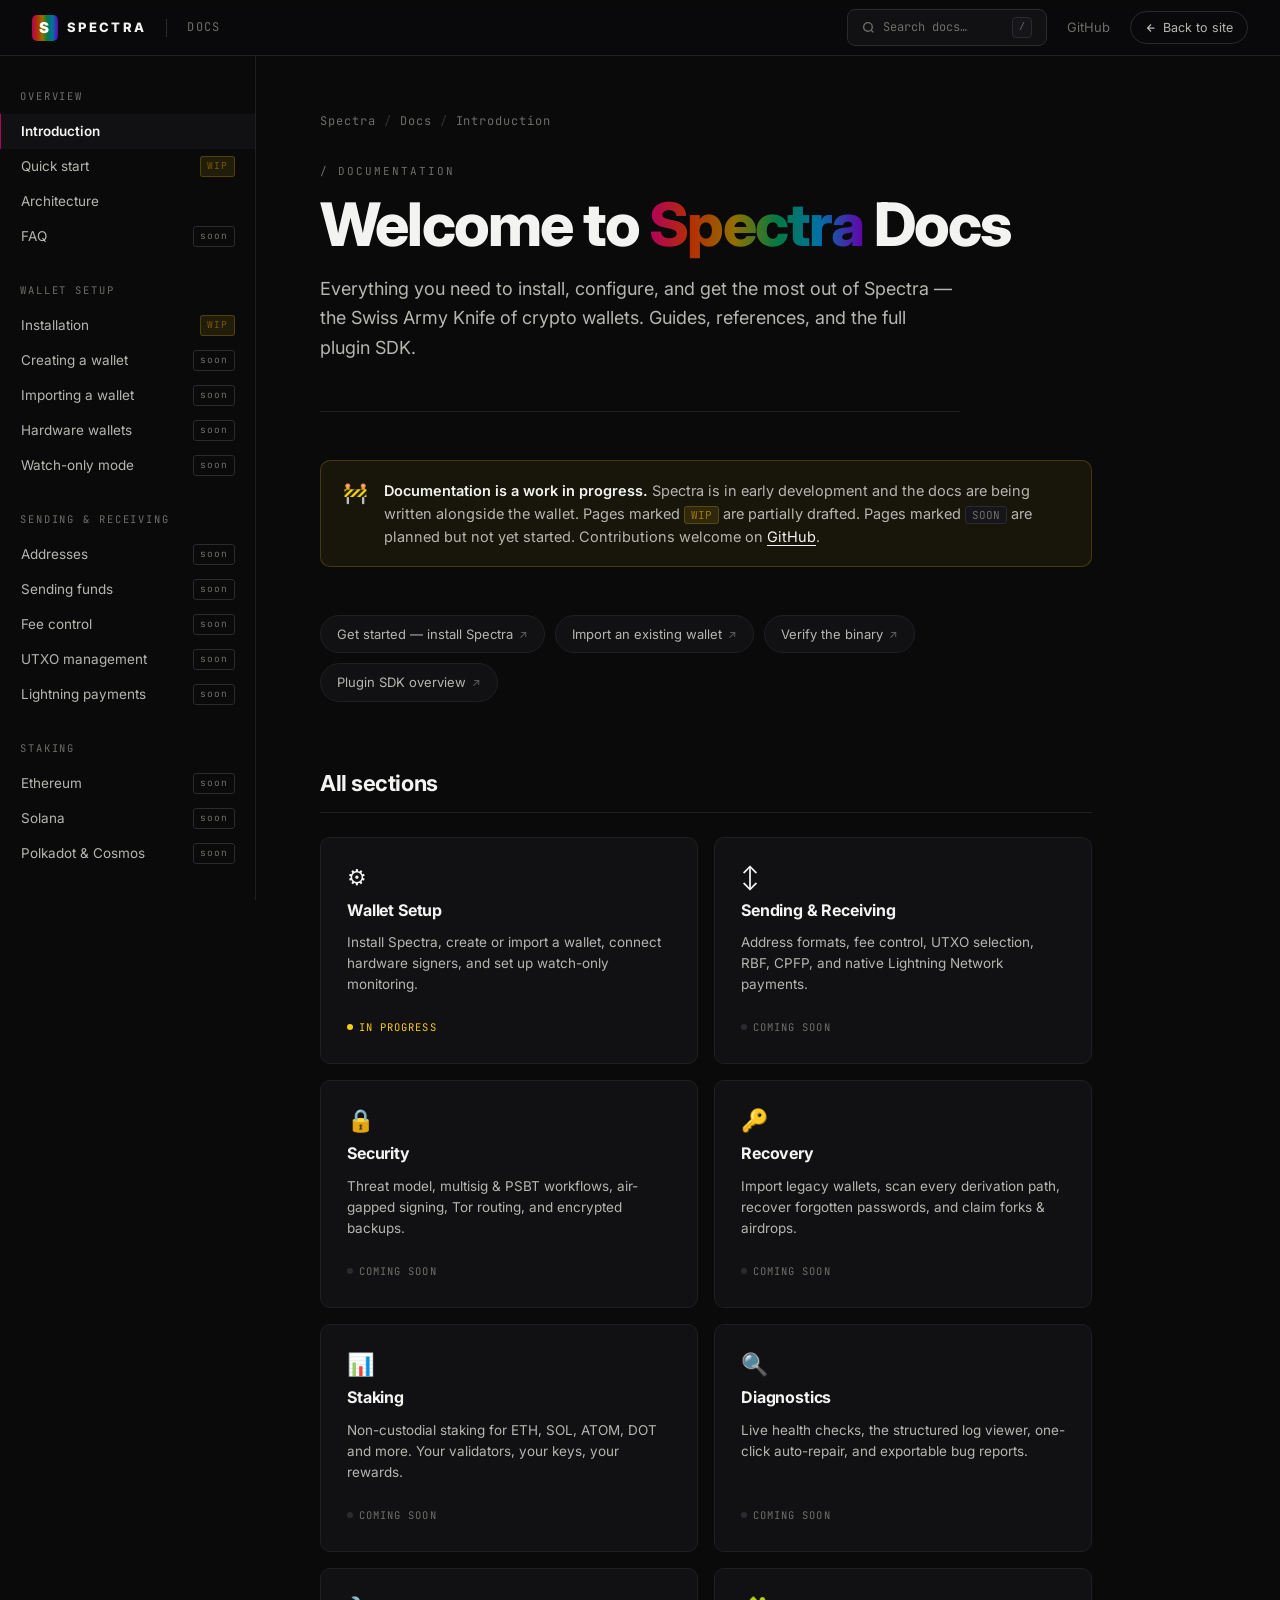
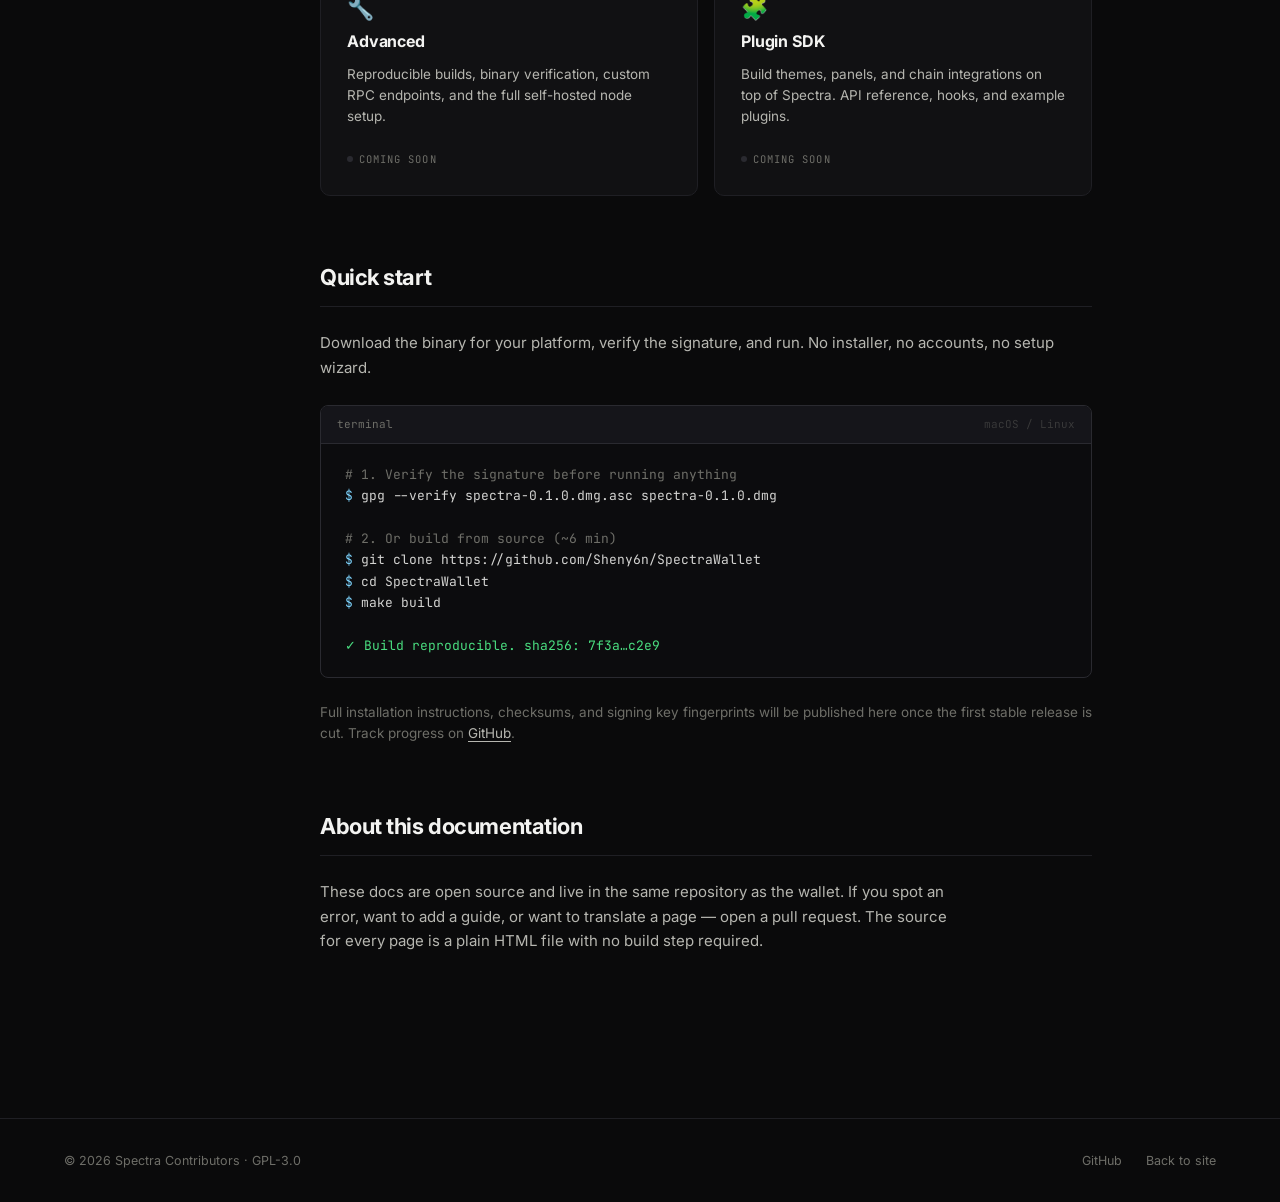
==== docs/index.html @ af6d0f7b "Beta Commit 4" ====
<!doctype html>
<html lang="en">
<head>
  <meta charset="utf-8" />
  <meta name="viewport" content="width=device-width, initial-scale=1" />
  <title>Docs — Spectra Wallet</title>
  <meta name="description" content="Spectra documentation: setup, wallet management, staking, recovery, plugin SDK, and more." />
  <link rel="preconnect" href="https://fonts.googleapis.com" />
  <link rel="preconnect" href="https://fonts.gstatic.com" crossorigin />
  <link href="https://fonts.googleapis.com/css2?family=Inter:wght@400;500;600;700;800;900&family=JetBrains+Mono:wght@400;500;700&display=swap" rel="stylesheet" />
  <style>
    /* ============================================================
       SPECTRA DOCS — design tokens (mirrors main site)
       ============================================================ */
    :root {
      --bg:       #0a0a0b;
      --bg-2:     #111113;
      --bg-3:     #16161a;
      --line:     #1f1f24;
      --line-2:   #2a2a30;
      --fg:       #f3f3f1;
      --fg-2:     #b6b6b0;
      --fg-3:     #6e6e68;
      --green:    #4ade80;
      --yellow:   #facc15;
      --serif:    'Inter', system-ui, -apple-system, sans-serif;
      --mono:     'JetBrains Mono', ui-monospace, 'SF Mono', Menlo, monospace;
      --sidebar:  256px;
      --rainbow:  linear-gradient(90deg, #b3005e, #b33000, #8f7000, #007a44, #0070a8, #6600aa);
      --rainbow-diag: linear-gradient(135deg, #b3005e 0%, #b33000 20%, #8f7000 40%, #007a44 60%, #0070a8 80%, #6600aa 100%);
      --s-pink:   #b3005e;
      --s-violet: #7733aa;
    }

    * { box-sizing: border-box; margin: 0; padding: 0; }
    html { scroll-behavior: smooth; }
    body {
      background: var(--bg);
      color: var(--fg);
      font-family: var(--serif);
      font-size: 16px;
      line-height: 1.55;
      -webkit-font-smoothing: antialiased;
      overflow-x: hidden;
    }
    a { color: inherit; text-decoration: none; }
    img, svg { display: block; max-width: 100%; }
    button { font: inherit; cursor: pointer; }

    /* gradient text helper */
    .accent {
      background: var(--rainbow);
      -webkit-background-clip: text;
      background-clip: text;
      -webkit-text-fill-color: transparent;
      color: transparent;
    }
    .mono { font-family: var(--mono); }

    /* ============================================================
       TOP NAV
       ============================================================ */
    .nav {
      position: sticky;
      top: 0;
      z-index: 100;
      display: flex;
      justify-content: space-between;
      align-items: center;
      padding: 0 32px;
      height: 56px;
      background: rgba(10,10,11,0.82);
      backdrop-filter: blur(12px) saturate(140%);
      -webkit-backdrop-filter: blur(12px) saturate(140%);
      border-bottom: 1px solid var(--line);
    }

    .nav-left {
      display: flex;
      align-items: center;
      gap: 20px;
    }

    .brand {
      display: flex;
      align-items: center;
      gap: 9px;
      font-weight: 800;
      letter-spacing: 0.18em;
      font-size: 13px;
    }
    .brand-mark {
      display: inline-flex;
      align-items: center;
      justify-content: center;
      width: 26px; height: 26px;
      background: var(--rainbow);
      color: #fff;
      font-weight: 900;
      font-size: 15px;
      border-radius: 5px;
    }
    .nav-divider {
      width: 1px;
      height: 18px;
      background: var(--line-2);
    }
    .nav-section {
      font-family: var(--mono);
      font-size: 12px;
      color: var(--fg-3);
      letter-spacing: 0.1em;
    }

    .nav-right {
      display: flex;
      align-items: center;
      gap: 20px;
      font-size: 13px;
    }
    .nav-right a {
      color: var(--fg-3);
      transition: color .2s;
    }
    .nav-right a:hover { color: var(--fg); }

    .nav-back {
      display: inline-flex;
      align-items: center;
      gap: 6px;
      padding: 6px 14px;
      border: 1px solid var(--line-2);
      border-radius: 999px;
      font-size: 12.5px;
      color: var(--fg-2) !important;
      transition: all .2s;
    }
    .nav-back:hover {
      border-color: var(--fg-3);
      color: var(--fg) !important;
    }

    /* search bar */
    .nav-search {
      display: flex;
      align-items: center;
      gap: 8px;
      padding: 7px 14px;
      background: var(--bg-2);
      border: 1px solid var(--line-2);
      border-radius: 8px;
      font-family: var(--mono);
      font-size: 12px;
      color: var(--fg-3);
      cursor: text;
      min-width: 200px;
      transition: border-color .2s;
    }
    .nav-search:hover { border-color: var(--fg-3); }
    .nav-search kbd {
      margin-left: auto;
      padding: 2px 6px;
      background: var(--bg-3);
      border: 1px solid var(--line-2);
      border-radius: 4px;
      font-size: 10px;
      color: var(--fg-3);
    }

    /* ============================================================
       LAYOUT — sidebar + content
       ============================================================ */
    .docs-layout {
      display: flex;
      min-height: calc(100vh - 56px);
    }

    /* ============================================================
       SIDEBAR
       ============================================================ */
    .sidebar {
      width: var(--sidebar);
      flex-shrink: 0;
      border-right: 1px solid var(--line);
      padding: 32px 0 80px;
      position: sticky;
      top: 56px;
      height: calc(100vh - 56px);
      overflow-y: auto;
      scrollbar-width: thin;
      scrollbar-color: var(--line-2) transparent;
    }

    .sidebar-group {
      margin-bottom: 28px;
    }
    .sidebar-group-label {
      font-family: var(--mono);
      font-size: 10.5px;
      letter-spacing: 0.18em;
      text-transform: uppercase;
      color: var(--fg-3);
      padding: 0 20px 10px;
      display: block;
    }
    .sidebar-link {
      display: flex;
      align-items: center;
      justify-content: space-between;
      padding: 7px 20px;
      font-size: 13.5px;
      color: var(--fg-2);
      transition: all .15s;
      border-left: 2px solid transparent;
      margin-left: -1px;
    }
    .sidebar-link:hover {
      color: var(--fg);
      background: var(--bg-2);
    }
    .sidebar-link.active {
      color: var(--fg);
      border-left-color: var(--s-pink);
      background: var(--bg-2);
      font-weight: 600;
    }
    .sidebar-link .soon {
      font-family: var(--mono);
      font-size: 9.5px;
      letter-spacing: 0.1em;
      padding: 2px 6px;
      border: 1px solid var(--line-2);
      border-radius: 3px;
      color: var(--fg-3);
      flex-shrink: 0;
    }
    .sidebar-link .wip {
      font-family: var(--mono);
      font-size: 9.5px;
      letter-spacing: 0.1em;
      padding: 2px 6px;
      border-radius: 3px;
      color: #7a5900;
      background: rgba(250,204,21,.1);
      border: 1px solid rgba(250,204,21,.2);
      flex-shrink: 0;
    }

    /* ============================================================
       MAIN CONTENT
       ============================================================ */
    .docs-main {
      flex: 1;
      min-width: 0;
      padding: 56px clamp(32px, 5vw, 80px) 100px;
      max-width: 900px;
    }

    /* breadcrumb */
    .breadcrumb {
      font-family: var(--mono);
      font-size: 12px;
      color: var(--fg-3);
      letter-spacing: 0.08em;
      margin-bottom: 32px;
      display: flex;
      align-items: center;
      gap: 8px;
    }
    .breadcrumb a { color: var(--fg-3); transition: color .2s; }
    .breadcrumb a:hover { color: var(--fg); }
    .breadcrumb span { opacity: .4; }

    /* page header */
    .page-label {
      font-family: var(--mono);
      font-size: 11px;
      letter-spacing: 0.18em;
      color: var(--fg-3);
      margin-bottom: 14px;
    }
    .page-title {
      font-size: clamp(36px, 5vw, 60px);
      font-weight: 800;
      letter-spacing: -0.03em;
      line-height: 1;
      margin-bottom: 20px;
    }
    .page-lead {
      font-size: 18px;
      color: var(--fg-2);
      max-width: 640px;
      line-height: 1.65;
      margin-bottom: 48px;
      padding-bottom: 48px;
      border-bottom: 1px solid var(--line);
    }

    /* wip banner */
    .wip-banner {
      display: flex;
      align-items: flex-start;
      gap: 16px;
      background: rgba(250,204,21,.06);
      border: 1px solid rgba(250,204,21,.2);
      border-radius: 10px;
      padding: 18px 22px;
      margin-bottom: 48px;
    }
    .wip-icon {
      font-size: 20px;
      flex-shrink: 0;
      line-height: 1.4;
    }
    .wip-banner p {
      font-size: 14.5px;
      color: var(--fg-2);
      line-height: 1.6;
    }
    .wip-banner strong { color: var(--fg); font-weight: 600; }

    /* section heading inside content */
    .content-section {
      margin-bottom: 64px;
    }
    .content-section h2 {
      font-size: 22px;
      font-weight: 700;
      letter-spacing: -0.02em;
      margin-bottom: 24px;
      padding-bottom: 12px;
      border-bottom: 1px solid var(--line);
    }

    /* doc category cards */
    .doc-grid {
      display: grid;
      grid-template-columns: repeat(2, 1fr);
      gap: 16px;
    }
    .doc-card {
      background: var(--bg-2);
      border: 1px solid var(--line);
      border-radius: 10px;
      padding: 28px 26px;
      display: flex;
      flex-direction: column;
      gap: 10px;
      transition: all .2s ease;
      cursor: default;
      position: relative;
      overflow: hidden;
    }
    .doc-card:hover {
      border-color: var(--line-2);
      background: var(--bg-3);
      transform: translateY(-2px);
      box-shadow: 0 8px 32px rgba(0,0,0,.4);
    }
    .doc-card-icon {
      font-size: 22px;
      line-height: 1;
    }
    .doc-card h3 {
      font-size: 16px;
      font-weight: 700;
      letter-spacing: -0.01em;
    }
    .doc-card p {
      font-size: 13.5px;
      color: var(--fg-2);
      line-height: 1.55;
    }
    .doc-card .doc-status {
      margin-top: auto;
      padding-top: 14px;
      font-family: var(--mono);
      font-size: 10.5px;
      letter-spacing: 0.1em;
      color: var(--fg-3);
      display: flex;
      align-items: center;
      gap: 6px;
    }
    .doc-card .doc-status::before {
      content: "";
      width: 6px;
      height: 6px;
      border-radius: 50%;
      background: var(--line-2);
      flex-shrink: 0;
    }
    .doc-card.ready .doc-status { color: var(--green); }
    .doc-card.ready .doc-status::before { background: var(--green); box-shadow: 0 0 6px rgba(74,222,128,.5); }
    .doc-card.wip .doc-status { color: var(--yellow); }
    .doc-card.wip .doc-status::before { background: var(--yellow); }

    /* quick-links strip */
    .quick-links {
      display: flex;
      flex-wrap: wrap;
      gap: 10px;
      margin-bottom: 64px;
    }
    .quick-link {
      display: inline-flex;
      align-items: center;
      gap: 6px;
      padding: 8px 16px;
      background: var(--bg-2);
      border: 1px solid var(--line);
      border-radius: 999px;
      font-size: 13px;
      color: var(--fg-2);
      transition: all .2s;
    }
    .quick-link:hover {
      color: var(--fg);
      border-color: var(--line-2);
      background: var(--bg-3);
    }
    .quick-link .arrow { font-size: 11px; opacity: .5; }

    /* code block placeholder */
    .code-block {
      background: #0c0c0e;
      border: 1px solid var(--line-2);
      border-radius: 8px;
      overflow: hidden;
      margin: 24px 0;
    }
    .code-block-bar {
      display: flex;
      align-items: center;
      justify-content: space-between;
      padding: 10px 16px;
      background: #15151a;
      border-bottom: 1px solid var(--line-2);
      font-family: var(--mono);
      font-size: 11px;
      color: var(--fg-3);
    }
    .code-block pre {
      padding: 20px 24px;
      font-family: var(--mono);
      font-size: 13px;
      color: #d4d4d2;
      line-height: 1.65;
      overflow-x: auto;
    }
    .t-dim    { color: var(--fg-3); }
    .t-ok     { color: var(--green); }
    .t-accent { color: #7dd3fc; }
    .t-str    { color: #a8d8a8; }

    /* ============================================================
       FOOTER
       ============================================================ */
    .docs-footer {
      border-top: 1px solid var(--line);
      padding: 32px clamp(32px, 5vw, 80px);
      display: flex;
      justify-content: space-between;
      align-items: center;
      flex-wrap: wrap;
      gap: 16px;
      font-size: 12.5px;
      color: var(--fg-3);
    }
    .docs-footer a { color: var(--fg-3); transition: color .2s; }
    .docs-footer a:hover { color: var(--fg); }

    /* ============================================================
       RESPONSIVE
       ============================================================ */
    @media (max-width: 860px) {
      .sidebar { display: none; }
      .doc-grid { grid-template-columns: 1fr; }
      .nav-search { display: none; }
    }
    @media (max-width: 480px) {
      .docs-main { padding: 40px 20px 80px; }
    }
  </style>
</head>
<body>

  <!-- ===== TOP NAV ===== -->
  <header class="nav">
    <div class="nav-left">
      <a class="brand" href="../index.html" aria-label="Spectra home">
        <span class="brand-mark">S</span>
        <span>SPECTRA</span>
      </a>
      <div class="nav-divider"></div>
      <span class="nav-section">DOCS</span>
    </div>
    <div class="nav-right">
      <div class="nav-search" role="search" aria-label="Search documentation">
        <svg width="13" height="13" viewBox="0 0 24 24" fill="none" stroke="currentColor" stroke-width="2.5"><circle cx="11" cy="11" r="8"/><path d="m21 21-4.35-4.35"/></svg>
        <span>Search docs…</span>
        <kbd>/</kbd>
      </div>
      <a href="https://github.com/Sheny6n/SpectraWallet" target="_blank" rel="noopener noreferrer">GitHub</a>
      <a class="nav-back" href="../index.html">
        <svg width="12" height="12" viewBox="0 0 24 24" fill="none" stroke="currentColor" stroke-width="2.5"><path d="M19 12H5M12 5l-7 7 7 7"/></svg>
        Back to site
      </a>
    </div>
  </header>

  <div class="docs-layout">

    <!-- ===== SIDEBAR ===== -->
    <aside class="sidebar" aria-label="Documentation navigation">

      <div class="sidebar-group">
        <span class="sidebar-group-label">Overview</span>
        <a class="sidebar-link active" href="#">Introduction</a>
        <a class="sidebar-link" href="#">Quick start <span class="wip">WIP</span></a>
        <a class="sidebar-link" href="#">Architecture</a>
        <a class="sidebar-link" href="#">FAQ <span class="soon">soon</span></a>
      </div>

      <div class="sidebar-group">
        <span class="sidebar-group-label">Wallet Setup</span>
        <a class="sidebar-link" href="#">Installation <span class="wip">WIP</span></a>
        <a class="sidebar-link" href="#">Creating a wallet <span class="soon">soon</span></a>
        <a class="sidebar-link" href="#">Importing a wallet <span class="soon">soon</span></a>
        <a class="sidebar-link" href="#">Hardware wallets <span class="soon">soon</span></a>
        <a class="sidebar-link" href="#">Watch-only mode <span class="soon">soon</span></a>
      </div>

      <div class="sidebar-group">
        <span class="sidebar-group-label">Sending &amp; Receiving</span>
        <a class="sidebar-link" href="#">Addresses <span class="soon">soon</span></a>
        <a class="sidebar-link" href="#">Sending funds <span class="soon">soon</span></a>
        <a class="sidebar-link" href="#">Fee control <span class="soon">soon</span></a>
        <a class="sidebar-link" href="#">UTXO management <span class="soon">soon</span></a>
        <a class="sidebar-link" href="#">Lightning payments <span class="soon">soon</span></a>
      </div>

      <div class="sidebar-group">
        <span class="sidebar-group-label">Staking</span>
        <a class="sidebar-link" href="#">Ethereum <span class="soon">soon</span></a>
        <a class="sidebar-link" href="#">Solana <span class="soon">soon</span></a>
        <a class="sidebar-link" href="#">Polkadot &amp; Cosmos <span class="soon">soon</span></a>
      </div>

      <div class="sidebar-group">
        <span class="sidebar-group-label">Security</span>
        <a class="sidebar-link" href="#">Threat model <span class="soon">soon</span></a>
        <a class="sidebar-link" href="#">Multisig &amp; PSBT <span class="soon">soon</span></a>
        <a class="sidebar-link" href="#">Air-gapped signing <span class="soon">soon</span></a>
        <a class="sidebar-link" href="#">Encrypted backups <span class="soon">soon</span></a>
        <a class="sidebar-link" href="#">Tor &amp; custom RPC <span class="soon">soon</span></a>
      </div>

      <div class="sidebar-group">
        <span class="sidebar-group-label">Recovery</span>
        <a class="sidebar-link" href="#">Legacy wallet imports <span class="soon">soon</span></a>
        <a class="sidebar-link" href="#">Seed path grinding <span class="soon">soon</span></a>
        <a class="sidebar-link" href="#">Password recovery <span class="soon">soon</span></a>
        <a class="sidebar-link" href="#">Fork &amp; airdrop claims <span class="soon">soon</span></a>
      </div>

      <div class="sidebar-group">
        <span class="sidebar-group-label">Advanced</span>
        <a class="sidebar-link" href="#">Diagnostics panel <span class="soon">soon</span></a>
        <a class="sidebar-link" href="#">Log viewer &amp; export <span class="soon">soon</span></a>
        <a class="sidebar-link" href="#">Reproducible builds <span class="soon">soon</span></a>
        <a class="sidebar-link" href="#">Verifying the binary <span class="soon">soon</span></a>
      </div>

      <div class="sidebar-group">
        <span class="sidebar-group-label">Plugin SDK</span>
        <a class="sidebar-link" href="#">Overview <span class="soon">soon</span></a>
        <a class="sidebar-link" href="#">API reference <span class="soon">soon</span></a>
        <a class="sidebar-link" href="#">Example plugins <span class="soon">soon</span></a>
      </div>

    </aside>

    <!-- ===== MAIN CONTENT ===== -->
    <main class="docs-main">

      <nav class="breadcrumb" aria-label="Breadcrumb">
        <a href="../index.html">Spectra</a>
        <span>/</span>
        <a href="#">Docs</a>
        <span>/</span>
        Introduction
      </nav>

      <div class="page-label">/ DOCUMENTATION</div>
      <h1 class="page-title">Welcome to <span class="accent">Spectra</span> Docs</h1>
      <p class="page-lead">
        Everything you need to install, configure, and get the most out of Spectra —
        the Swiss Army Knife of crypto wallets. Guides, references, and the full plugin SDK.
      </p>

      <!-- WIP notice -->
      <div class="wip-banner" role="note">
        <span class="wip-icon">🚧</span>
        <p>
          <strong>Documentation is a work in progress.</strong>
          Spectra is in early development and the docs are being written alongside the wallet.
          Pages marked <span class="mono" style="font-size:11px; padding:1px 6px; background:rgba(250,204,21,.1); border:1px solid rgba(250,204,21,.2); border-radius:3px; color:#a07800;">WIP</span>
          are partially drafted.
          Pages marked <span class="mono" style="font-size:11px; padding:1px 6px; background:var(--bg-3); border:1px solid var(--line-2); border-radius:3px; color:var(--fg-3);">SOON</span>
          are planned but not yet started.
          Contributions welcome on <a href="https://github.com/Sheny6n/SpectraWallet" target="_blank" rel="noopener noreferrer" style="color:var(--fg); text-decoration:underline; text-underline-offset:3px;">GitHub</a>.
        </p>
      </div>

      <!-- Quick links -->
      <div class="quick-links" aria-label="Quick links">
        <a class="quick-link" href="#">Get started — install Spectra <span class="arrow">↗</span></a>
        <a class="quick-link" href="#">Import an existing wallet <span class="arrow">↗</span></a>
        <a class="quick-link" href="#">Verify the binary <span class="arrow">↗</span></a>
        <a class="quick-link" href="#">Plugin SDK overview <span class="arrow">↗</span></a>
      </div>

      <!-- All sections grid -->
      <div class="content-section">
        <h2>All sections</h2>
        <div class="doc-grid">

          <div class="doc-card wip">
            <div class="doc-card-icon">⚙️</div>
            <h3>Wallet Setup</h3>
            <p>Install Spectra, create or import a wallet, connect hardware signers, and set up watch-only monitoring.</p>
            <div class="doc-status">IN PROGRESS</div>
          </div>

          <div class="doc-card">
            <div class="doc-card-icon">↕️</div>
            <h3>Sending &amp; Receiving</h3>
            <p>Address formats, fee control, UTXO selection, RBF, CPFP, and native Lightning Network payments.</p>
            <div class="doc-status">COMING SOON</div>
          </div>

          <div class="doc-card">
            <div class="doc-card-icon">🔒</div>
            <h3>Security</h3>
            <p>Threat model, multisig &amp; PSBT workflows, air-gapped signing, Tor routing, and encrypted backups.</p>
            <div class="doc-status">COMING SOON</div>
          </div>

          <div class="doc-card">
            <div class="doc-card-icon">🔑</div>
            <h3>Recovery</h3>
            <p>Import legacy wallets, scan every derivation path, recover forgotten passwords, and claim forks &amp; airdrops.</p>
            <div class="doc-status">COMING SOON</div>
          </div>

          <div class="doc-card">
            <div class="doc-card-icon">📊</div>
            <h3>Staking</h3>
            <p>Non-custodial staking for ETH, SOL, ATOM, DOT and more. Your validators, your keys, your rewards.</p>
            <div class="doc-status">COMING SOON</div>
          </div>

          <div class="doc-card">
            <div class="doc-card-icon">🔍</div>
            <h3>Diagnostics</h3>
            <p>Live health checks, the structured log viewer, one-click auto-repair, and exportable bug reports.</p>
            <div class="doc-status">COMING SOON</div>
          </div>

          <div class="doc-card">
            <div class="doc-card-icon">🔧</div>
            <h3>Advanced</h3>
            <p>Reproducible builds, binary verification, custom RPC endpoints, and the full self-hosted node setup.</p>
            <div class="doc-status">COMING SOON</div>
          </div>

          <div class="doc-card">
            <div class="doc-card-icon">🧩</div>
            <h3>Plugin SDK</h3>
            <p>Build themes, panels, and chain integrations on top of Spectra. API reference, hooks, and example plugins.</p>
            <div class="doc-status">COMING SOON</div>
          </div>

        </div>
      </div>

      <!-- Quick-start stub -->
      <div class="content-section">
        <h2>Quick start</h2>
        <p style="color:var(--fg-2); font-size:15px; margin-bottom:20px; line-height:1.65;">
          Download the binary for your platform, verify the signature, and run. No installer, no accounts, no setup wizard.
        </p>

        <div class="code-block">
          <div class="code-block-bar">
            <span>terminal</span>
            <span style="opacity:.4">macOS / Linux</span>
          </div>
          <pre><span class="t-dim"># 1. Verify the signature before running anything</span>
<span class="t-accent">$</span> gpg --verify spectra-0.1.0.dmg.asc spectra-0.1.0.dmg

<span class="t-dim"># 2. Or build from source (~6 min)</span>
<span class="t-accent">$</span> git clone https://github.com/Sheny6n/SpectraWallet
<span class="t-accent">$</span> cd SpectraWallet
<span class="t-accent">$</span> make build

<span class="t-ok">✓ Build reproducible. sha256: 7f3a…c2e9</span></pre>
        </div>

        <p style="color:var(--fg-3); font-size:13.5px; line-height:1.6;">
          Full installation instructions, checksums, and signing key fingerprints will be published here
          once the first stable release is cut.
          Track progress on <a href="https://github.com/Sheny6n/SpectraWallet" target="_blank" rel="noopener noreferrer" style="color:var(--fg-2); text-decoration:underline; text-underline-offset:3px; transition:color .2s;">GitHub</a>.
        </p>
      </div>

      <!-- About section -->
      <div class="content-section">
        <h2>About this documentation</h2>
        <p style="color:var(--fg-2); font-size:15px; line-height:1.65; max-width:640px;">
          These docs are open source and live in the same repository as the wallet.
          If you spot an error, want to add a guide, or want to translate a page —
          open a pull request. The source for every page is a plain HTML file with
          no build step required.
        </p>
      </div>

    </main>
  </div>

  <!-- ===== FOOTER ===== -->
  <footer class="docs-footer">
    <span>© 2026 Spectra Contributors · GPL-3.0</span>
    <span style="display:flex; gap:24px;">
      <a href="https://github.com/Sheny6n/SpectraWallet" target="_blank" rel="noopener noreferrer">GitHub</a>
      <a href="../index.html">Back to site</a>
    </span>
  </footer>

</body>
</html>
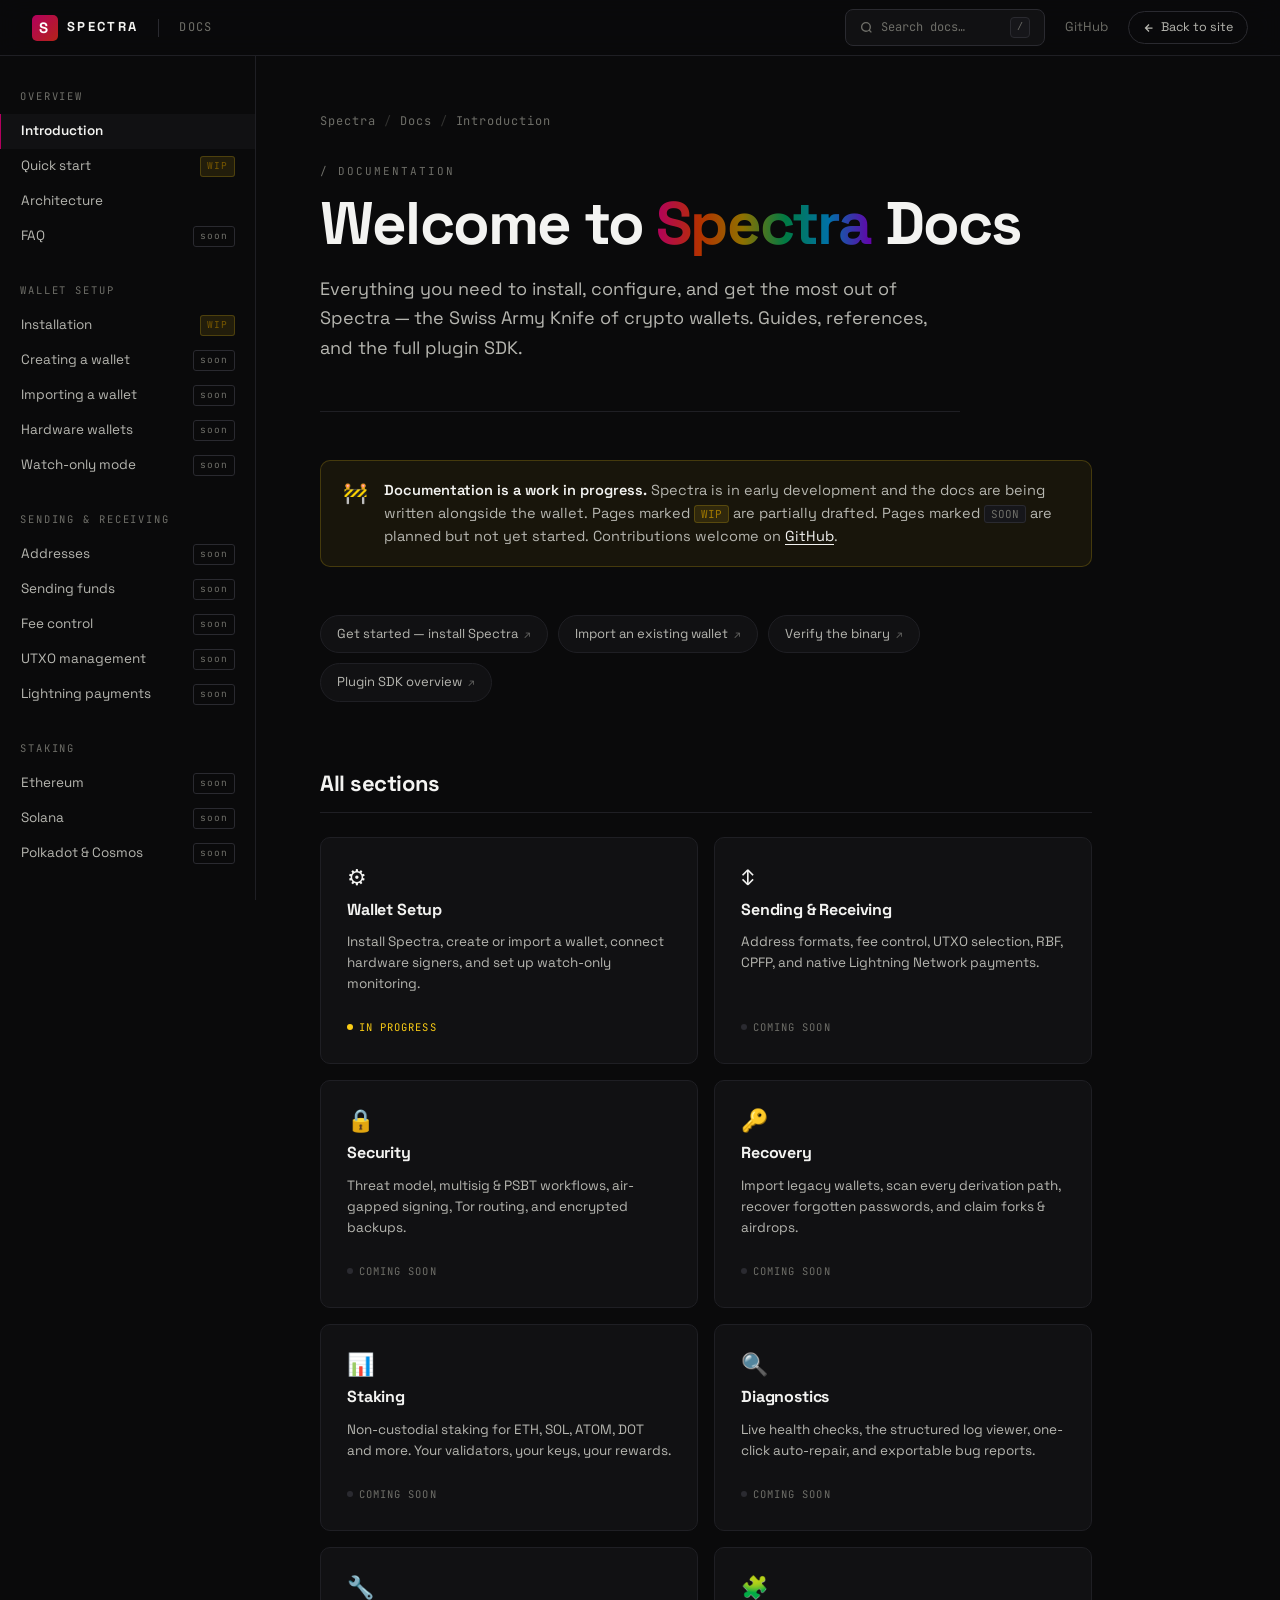
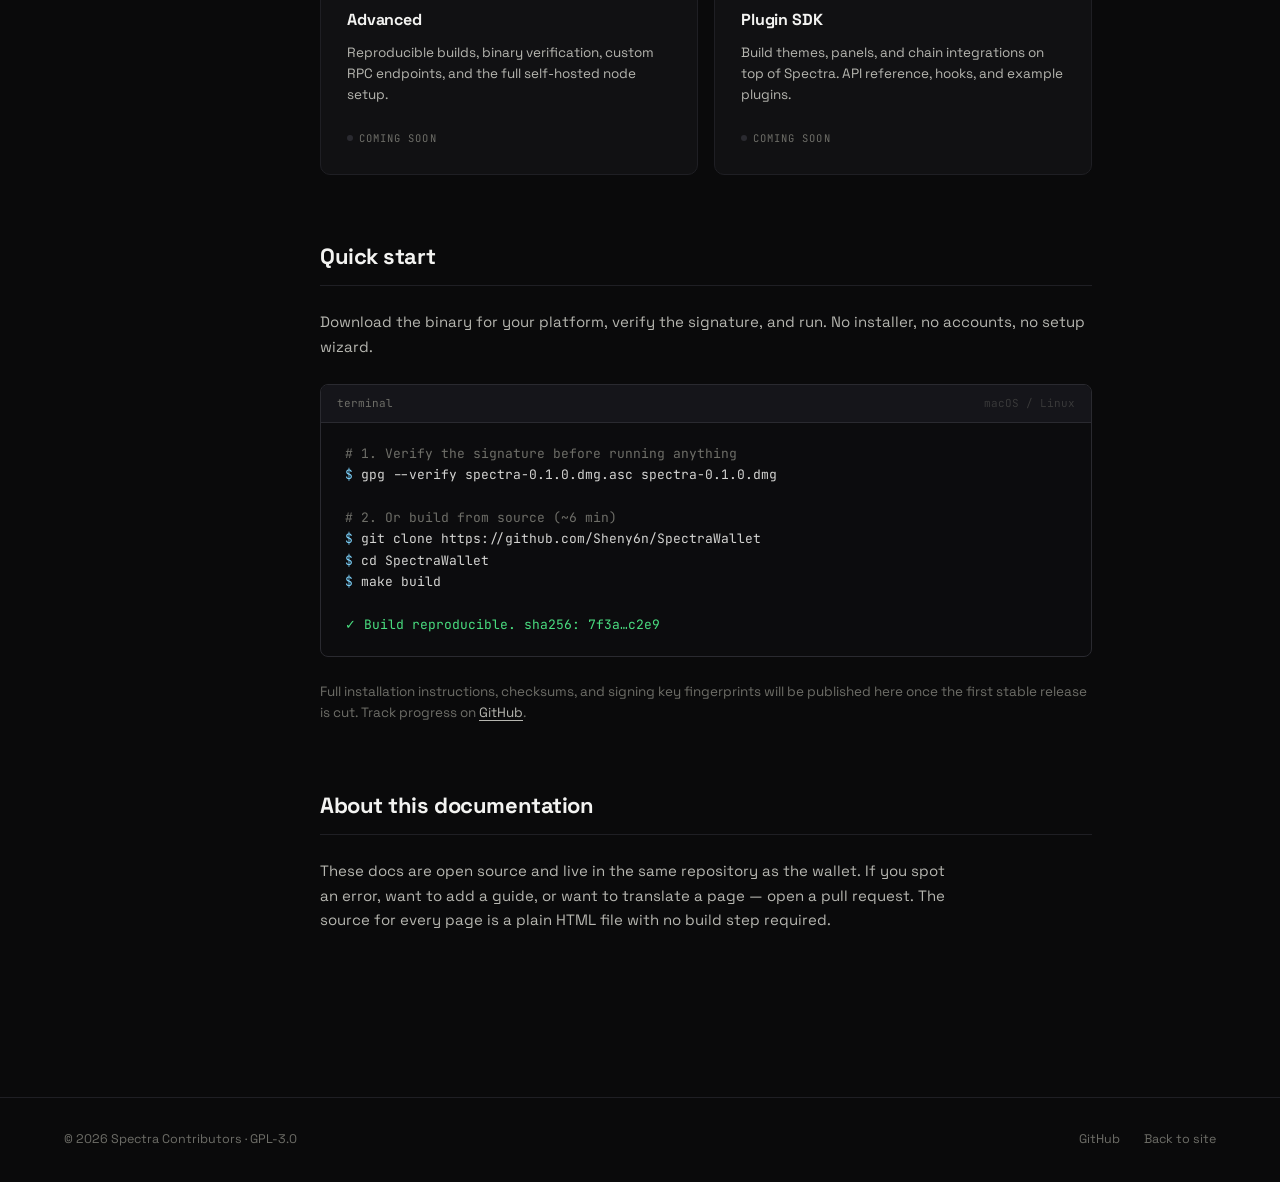
==== commit 33258859: "Beta Commit 5" ====
--- a/docs/index.html
+++ b/docs/index.html
@@ -7,7 +7,7 @@
   <meta name="description" content="Spectra documentation: setup, wallet management, staking, recovery, plugin SDK, and more." />
   <link rel="preconnect" href="https://fonts.googleapis.com" />
   <link rel="preconnect" href="https://fonts.gstatic.com" crossorigin />
-  <link href="https://fonts.googleapis.com/css2?family=Inter:wght@400;500;600;700;800;900&family=JetBrains+Mono:wght@400;500;700&display=swap" rel="stylesheet" />
+  <link href="https://fonts.googleapis.com/css2?family=Space+Grotesk:wght@400;500;600;700&family=JetBrains+Mono:wght@400;500;700&display=swap" rel="stylesheet" />
   <style>
     /* ============================================================
        SPECTRA DOCS — design tokens (mirrors main site)
@@ -23,7 +23,7 @@
       --fg-3:     #6e6e68;
       --green:    #4ade80;
       --yellow:   #facc15;
-      --serif:    'Inter', system-ui, -apple-system, sans-serif;
+      --serif:    'Space Grotesk', system-ui, -apple-system, sans-serif;
       --mono:     'JetBrains Mono', ui-monospace, 'SF Mono', Menlo, monospace;
       --sidebar:  256px;
       --rainbow:  linear-gradient(90deg, #b3005e, #b33000, #8f7000, #007a44, #0070a8, #6600aa);
@@ -94,11 +94,21 @@
       align-items: center;
       justify-content: center;
       width: 26px; height: 26px;
-      background: var(--rainbow);
+      background: linear-gradient(135deg, #b3005e, #b33000, #8f7000, #007a44, #0070a8, #7733aa, #b3005e);
+      background-size: 800% 800%;
+      animation: spectrum-shift 40s cubic-bezier(0.65, 0.05, 0.35, 0.95) infinite -6s;
       color: #fff;
       font-weight: 900;
       font-size: 15px;
       border-radius: 5px;
+    }
+    @keyframes spectrum-shift {
+      0%   { background-position:   0%  50%; }
+      20%  { background-position:  55%  15%; }
+      40%  { background-position: 100%  55%; }
+      60%  { background-position:  70%  95%; }
+      80%  { background-position:  20%  65%; }
+      100% { background-position:   0%  50%; }
     }
     .nav-divider {
       width: 1px;
